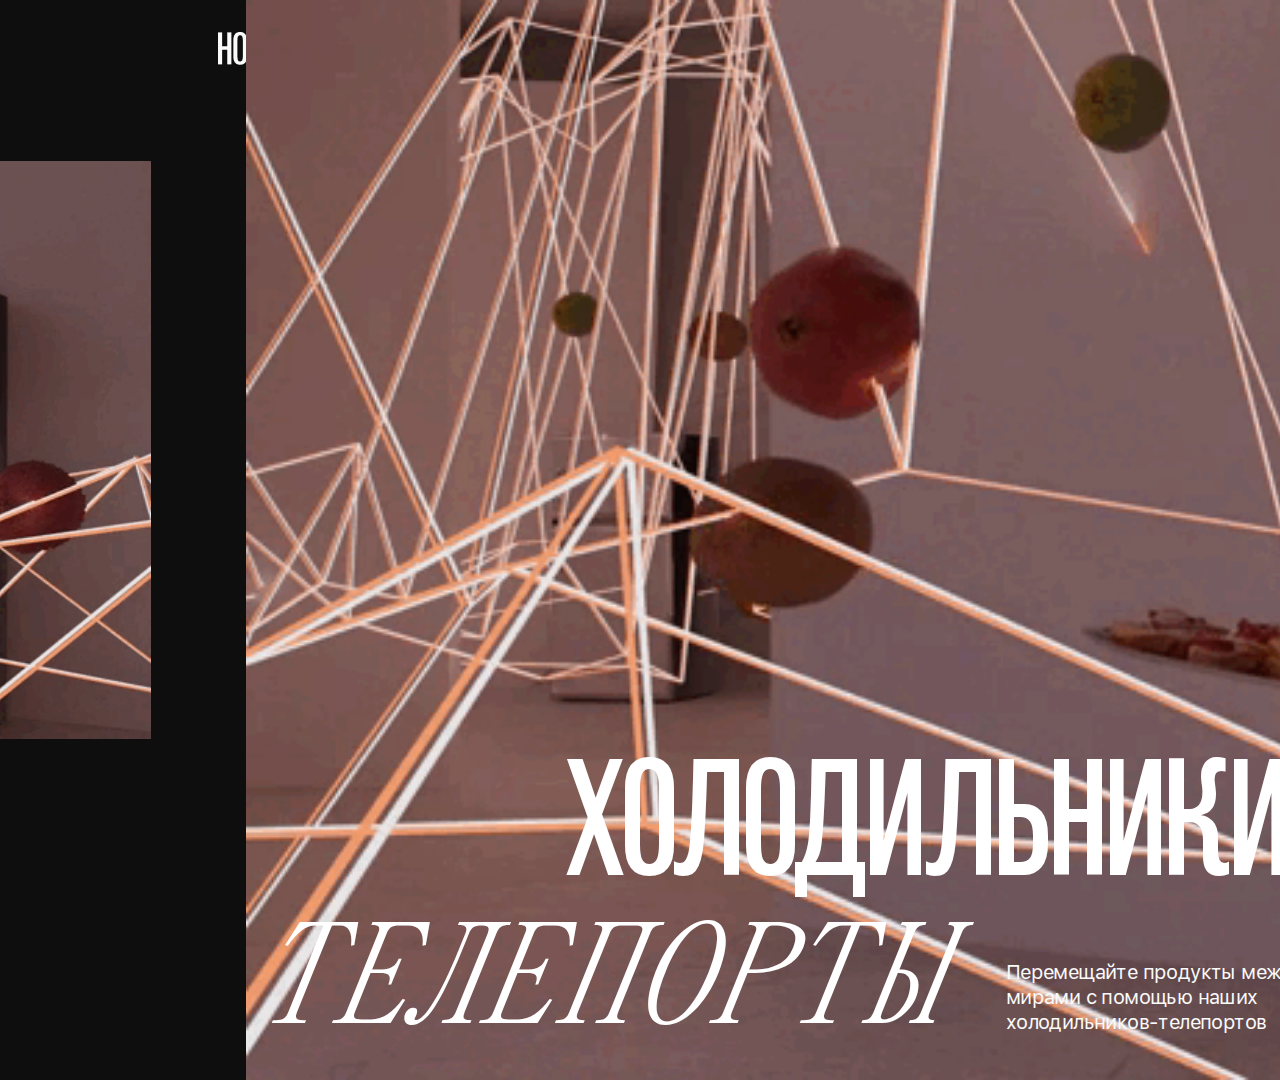
==== index.html @ f3230a64 "Add files via upload" ====
<!DOCTYPE html>
<html lang="ru" dir="ltr">
  <head>
    <meta charset="UTF-8">
    <meta name="viewport" content="width=device-width, initial-scale=1.0">
    <title>Website for Holodos</title> <!-- Write here your project name -->
      <link rel="icon" href="favicon.ico"> <!-- важно не забывать -->
      <link href="./stylesheets/style.css" rel="stylesheet" type="text/css"/>
      <!-- <script src="./javascripts/jquery-3.7.1.js"></script>   -->
      <!-- jquery, если не используете - удалите ссылку  -->
      <!-- <script src="https://code.jquery.com/ui/1.12.1/jquery-ui.js"></script>  -->
       <!-- ui библиокета - если не используете - удалите ссылку  -->
      <script src="javascripts/java-script.js" charset="UTF-8"></script>
  </head>

<body class="body-index">

    <header>
        <div class="menubar">
            <div class="logo" href="./index.html">
                <img src="./img/Holodos.png" alt=""  href="./index.html"> 
            </div>
        </div>
    </header>



<section>
    <div class="holoports">
      <div class="firstHoloport">
          <img class="f-H"  src="..//img/holoports.gif"/>
      </div>

      <div class="secondHoloport">
        <div class="group">
          <div class="overlap-group">
            <div class="frame"><img class="s-H" src="..//img/holoports.gif" /></div>

            <div class="textBlock">
              <p class="header">
              <span class="fridges"
              >&nbsp;&nbsp;&nbsp;&nbsp;&nbsp;&nbsp;&nbsp;&nbsp;&nbsp;&nbsp;&nbsp;&nbsp; холодильники-<br
              /></span>
              <span class="teleports">телепорты</span>
              </p>
              <p class="text-block">Перемещайте продукты между мирами с помощью наших холодильников-телепортов</p>
            </div>
          </div>
        </div>    
      </div>
    </div>
</section>



<section>
          <div class="menu">
              <a class="menu1" href="catalog.html">
                  <div class="part">
                      <div class="ellipseDiv">
                          <div class="ellipse"></div>
                          <img class="el-number" src="..//img/1.png" />
                      </div>                    
                      <div class="text-menu">КАТАЛОГ</div>
                  </div>
                  <img class="img-menu" src="..//img/menu1.png" />
            </a>

              <a class="menu2" href="events.html">
                  <img class="img-menu2" src="..//img/menu2.png" />
                  <div class="part">
                      <div class="ellipseDiv">
                          <div class="ellipse"></div>
                          <img class="el-number" src="..//img/2.png" />
                      </div>
                      <div class="text-menu">СОБЫТИЯ</div>
                  </div>
              </a>

              <a class="menu3" href="center.html">
                  <div class="part">
                      <div class="ellipseDiv2">
                          <div class="ellipse"></div>
                          <img class="el-number" src="..//img/3.png" />
                      </div>
                      <div class="text-menu">ЦЕНТР</div>
                  </div>
                  <img class="img-menu3" src="..//img/menu3.png" />
              </a>

              <a class="menu4" href="">
                  <img class="img-menu4" src="..//img/menu4.png" />
                  <div class="part">
                      <div class="ellipseDiv">
                          <div class="ellipse"></div>
                          <img class="el-number" src="..//img/4.png" />
                      </div>
                      <div class="text-menu">КОРЗИНА</div>
                  </div>
                </a>
          </div>  
</section>

<div class="menu-opacity">
    <a class="opacity1" href="catalog.html">
    </a>
    <a class="opacity2" href="events.html">
    </a>
    <a class="opacity3" href="center.html">
    </a>
    <a class="opacity4" href="cart.html">
    </a>
    </div>










</body>
</html>
---- stylesheets/style.css ----
@import "reset.css";/* сбрoc настроек браузера */
@import "content.css"; /* контент / содержимое  */
@import "adaptive.css";/* адаптивность */

@import "catalog.css";
@import "events.css";
@import "center.css";

@import "cart.css";




@font-face {
    font-family:"MrPalker-Regular";
    src: url("..//fonts/MrPalkerDadsonCond-Regular.ttf") format("truetype");
    font-style: normal;
    font-weight: 300;
    }

@font-face {
    font-family:"Panama-Italic";
    src: url("..//fonts/Panama\ Italic.otf") format("truetype");
    font-style: normal;
    font-weight: 400;
    }

    @font-face {
        font-family:"Panama";
        src: url("..//fonts/Panama.otf") format("truetype");
        font-style: normal;
        font-weight: 400;
        }

@font-face {
    font-family: "SF Pro Text";
    src: url("..//fonts/SFProText-Regular.ttf") format("truetype");
    font-style: normal;
    font-weight: 400;
}
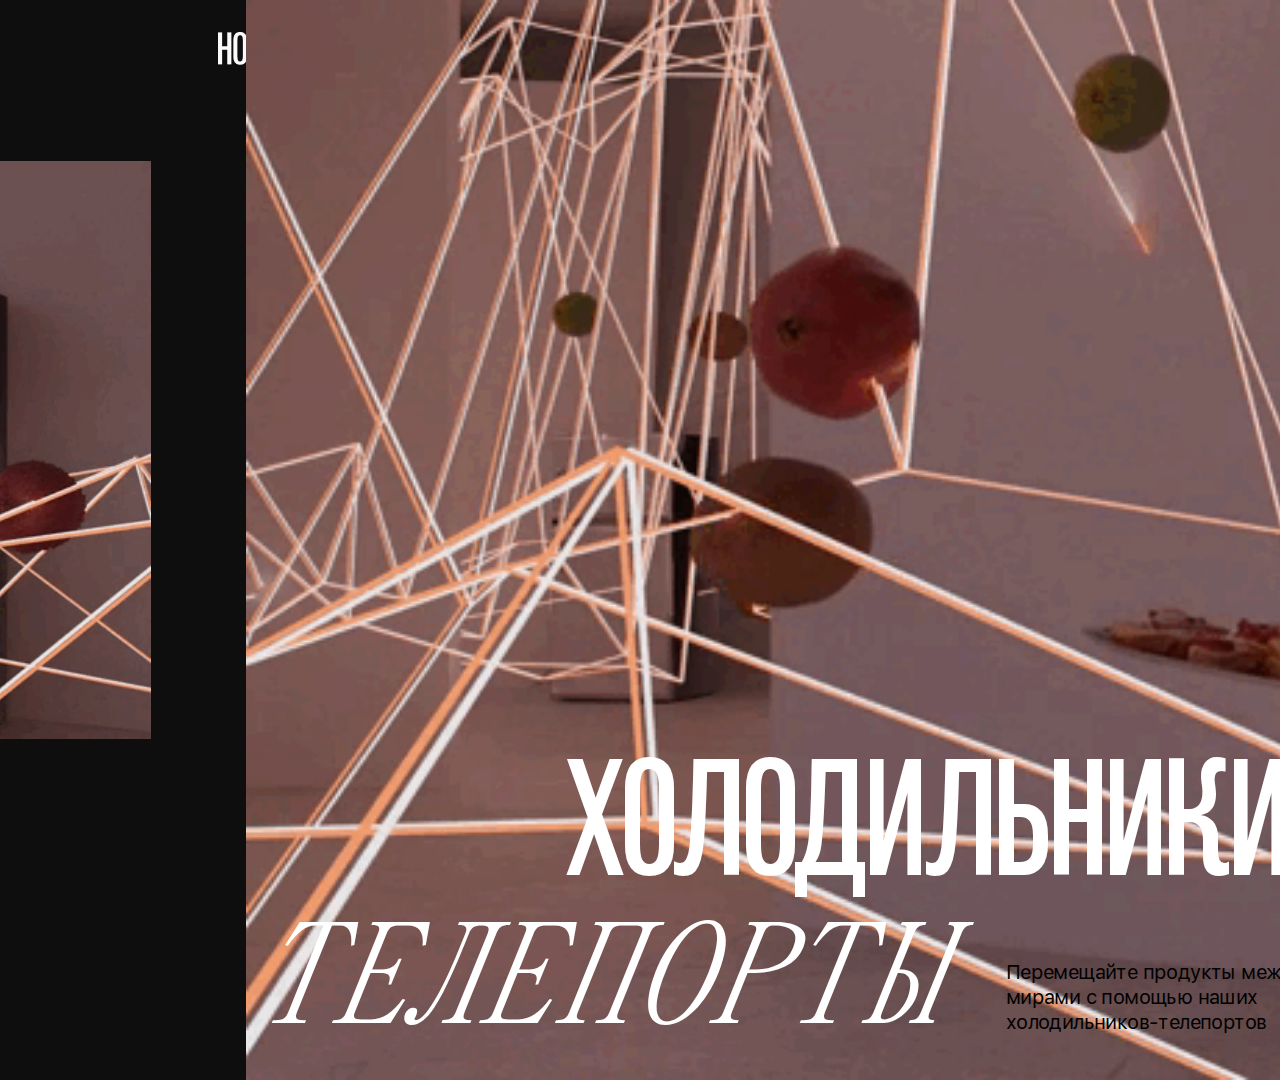
==== commit a851e1df: "Update index.html" ====
--- a/index.html
+++ b/index.html
@@ -4,12 +4,10 @@
     <meta charset="UTF-8">
     <meta name="viewport" content="width=device-width, initial-scale=1.0">
     <title>Website for Holodos</title> <!-- Write here your project name -->
-      <link rel="icon" href="favicon.ico"> <!-- важно не забывать -->
       <link href="./stylesheets/style.css" rel="stylesheet" type="text/css"/>
       <!-- <script src="./javascripts/jquery-3.7.1.js"></script>   -->
       <!-- jquery, если не используете - удалите ссылку  -->
       <!-- <script src="https://code.jquery.com/ui/1.12.1/jquery-ui.js"></script>  -->
-       <!-- ui библиокета - если не используете - удалите ссылку  -->
       <script src="javascripts/java-script.js" charset="UTF-8"></script>
   </head>
 
@@ -28,13 +26,13 @@
 <section>
     <div class="holoports">
       <div class="firstHoloport">
-          <img class="f-H"  src="..//img/holoports.gif"/>
+          <img class="f-H"  src="./img/holoports.gif" alt="">
       </div>
 
       <div class="secondHoloport">
         <div class="group">
           <div class="overlap-group">
-            <div class="frame"><img class="s-H" src="..//img/holoports.gif" /></div>
+            <div class="frame"> <img class="s-H" alt="" src="./img/holoports.gif" /></div>
 
             <div class="textBlock">
               <p class="header">
@@ -59,19 +57,19 @@
                   <div class="part">
                       <div class="ellipseDiv">
                           <div class="ellipse"></div>
-                          <img class="el-number" src="..//img/1.png" />
+                          <img class="el-number" src="./img/1.png" alt="">
                       </div>                    
                       <div class="text-menu">КАТАЛОГ</div>
                   </div>
-                  <img class="img-menu" src="..//img/menu1.png" />
+                  <img class="img-menu" src="./img/menu1.png" alt="">
             </a>
 
               <a class="menu2" href="events.html">
-                  <img class="img-menu2" src="..//img/menu2.png" />
+                  <img class="img-menu2" src="./img/menu2.png" alt="">
                   <div class="part">
                       <div class="ellipseDiv">
                           <div class="ellipse"></div>
-                          <img class="el-number" src="..//img/2.png" />
+                          <img class="el-number" src="./img/2.png" alt="">
                       </div>
                       <div class="text-menu">СОБЫТИЯ</div>
                   </div>
@@ -81,19 +79,19 @@
                   <div class="part">
                       <div class="ellipseDiv2">
                           <div class="ellipse"></div>
-                          <img class="el-number" src="..//img/3.png" />
+                          <img class="el-number" src="./img/3.png" alt="">
                       </div>
                       <div class="text-menu">ЦЕНТР</div>
                   </div>
-                  <img class="img-menu3" src="..//img/menu3.png" />
+                  <img class="img-menu3" src="./img/menu3.png" alt="">
               </a>
 
-              <a class="menu4" href="">
-                  <img class="img-menu4" src="..//img/menu4.png" />
+              <a class="menu4" href="cart.html">
+                  <img class="img-menu4" src="./img/menu4.png" alt="">
                   <div class="part">
                       <div class="ellipseDiv">
                           <div class="ellipse"></div>
-                          <img class="el-number" src="..//img/4.png" />
+                          <img class="el-number" src="./img/4.png" alt="">
                       </div>
                       <div class="text-menu">КОРЗИНА</div>
                   </div>
